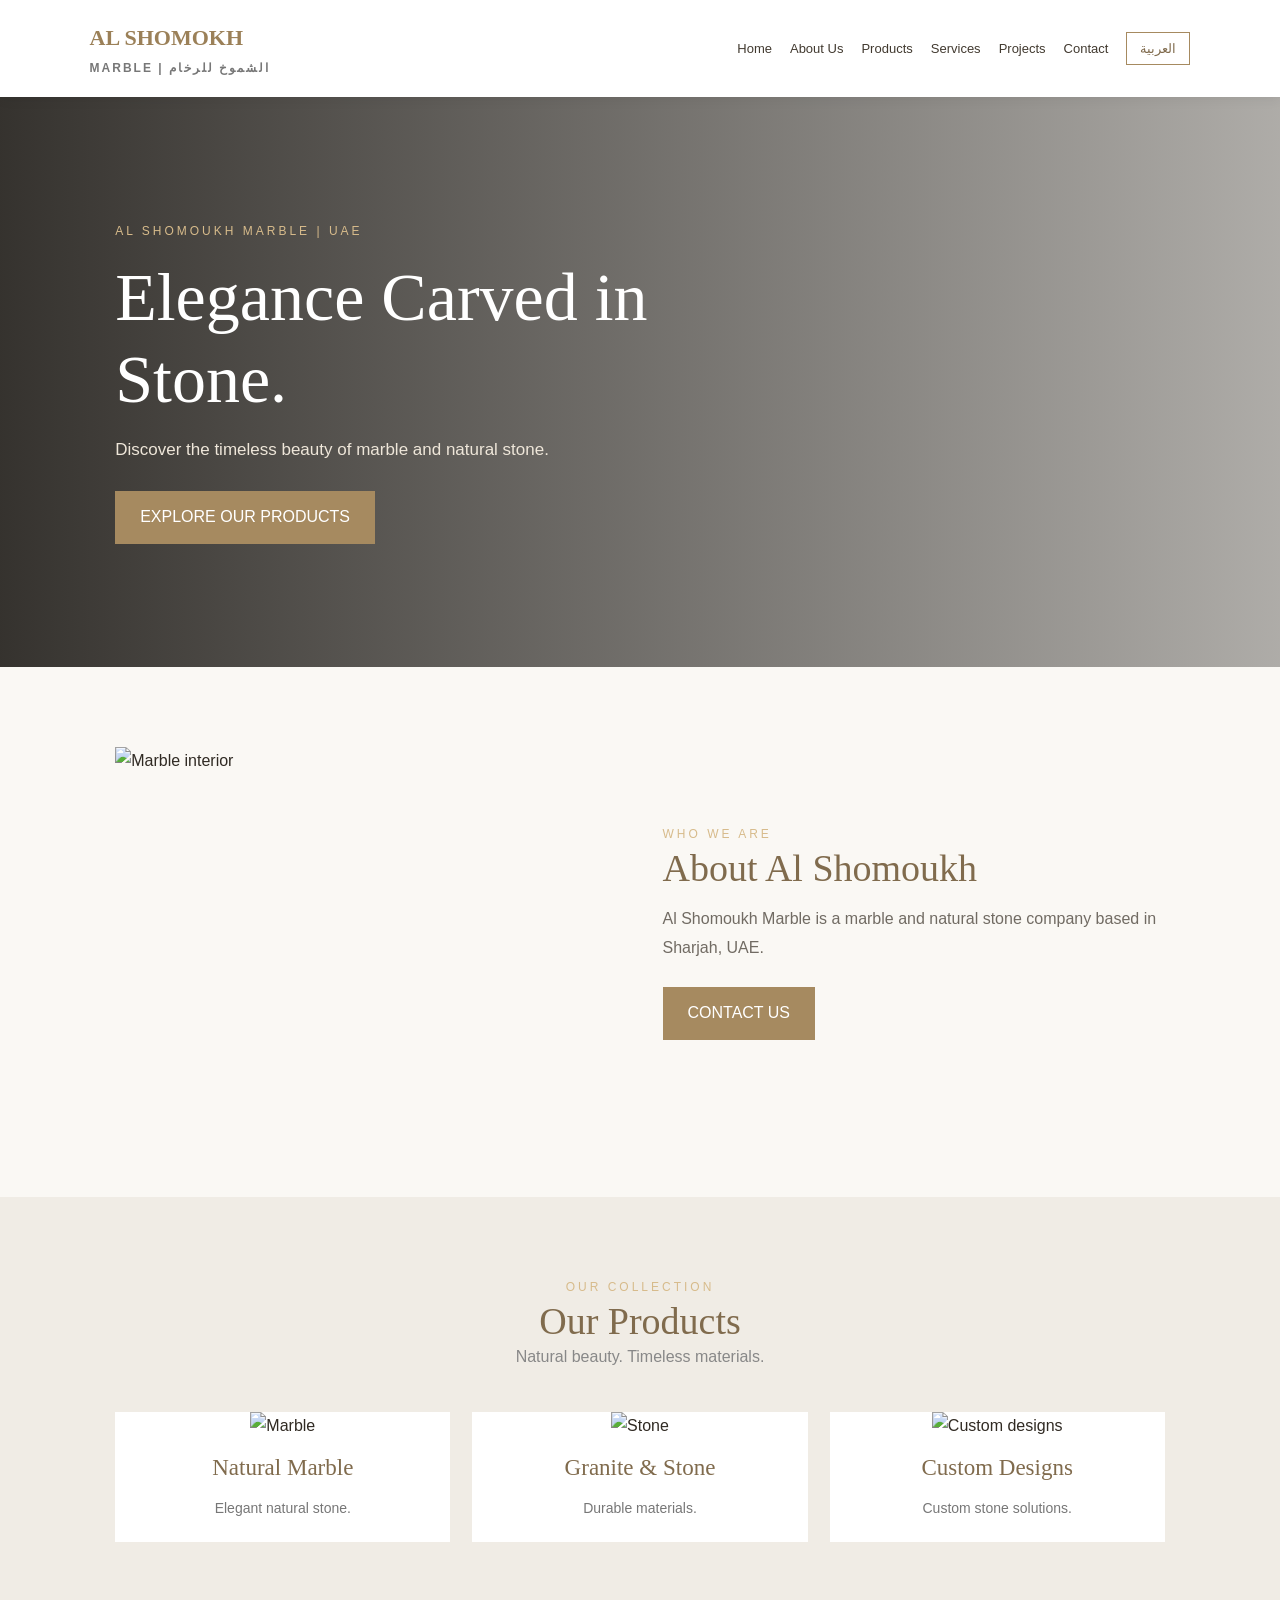
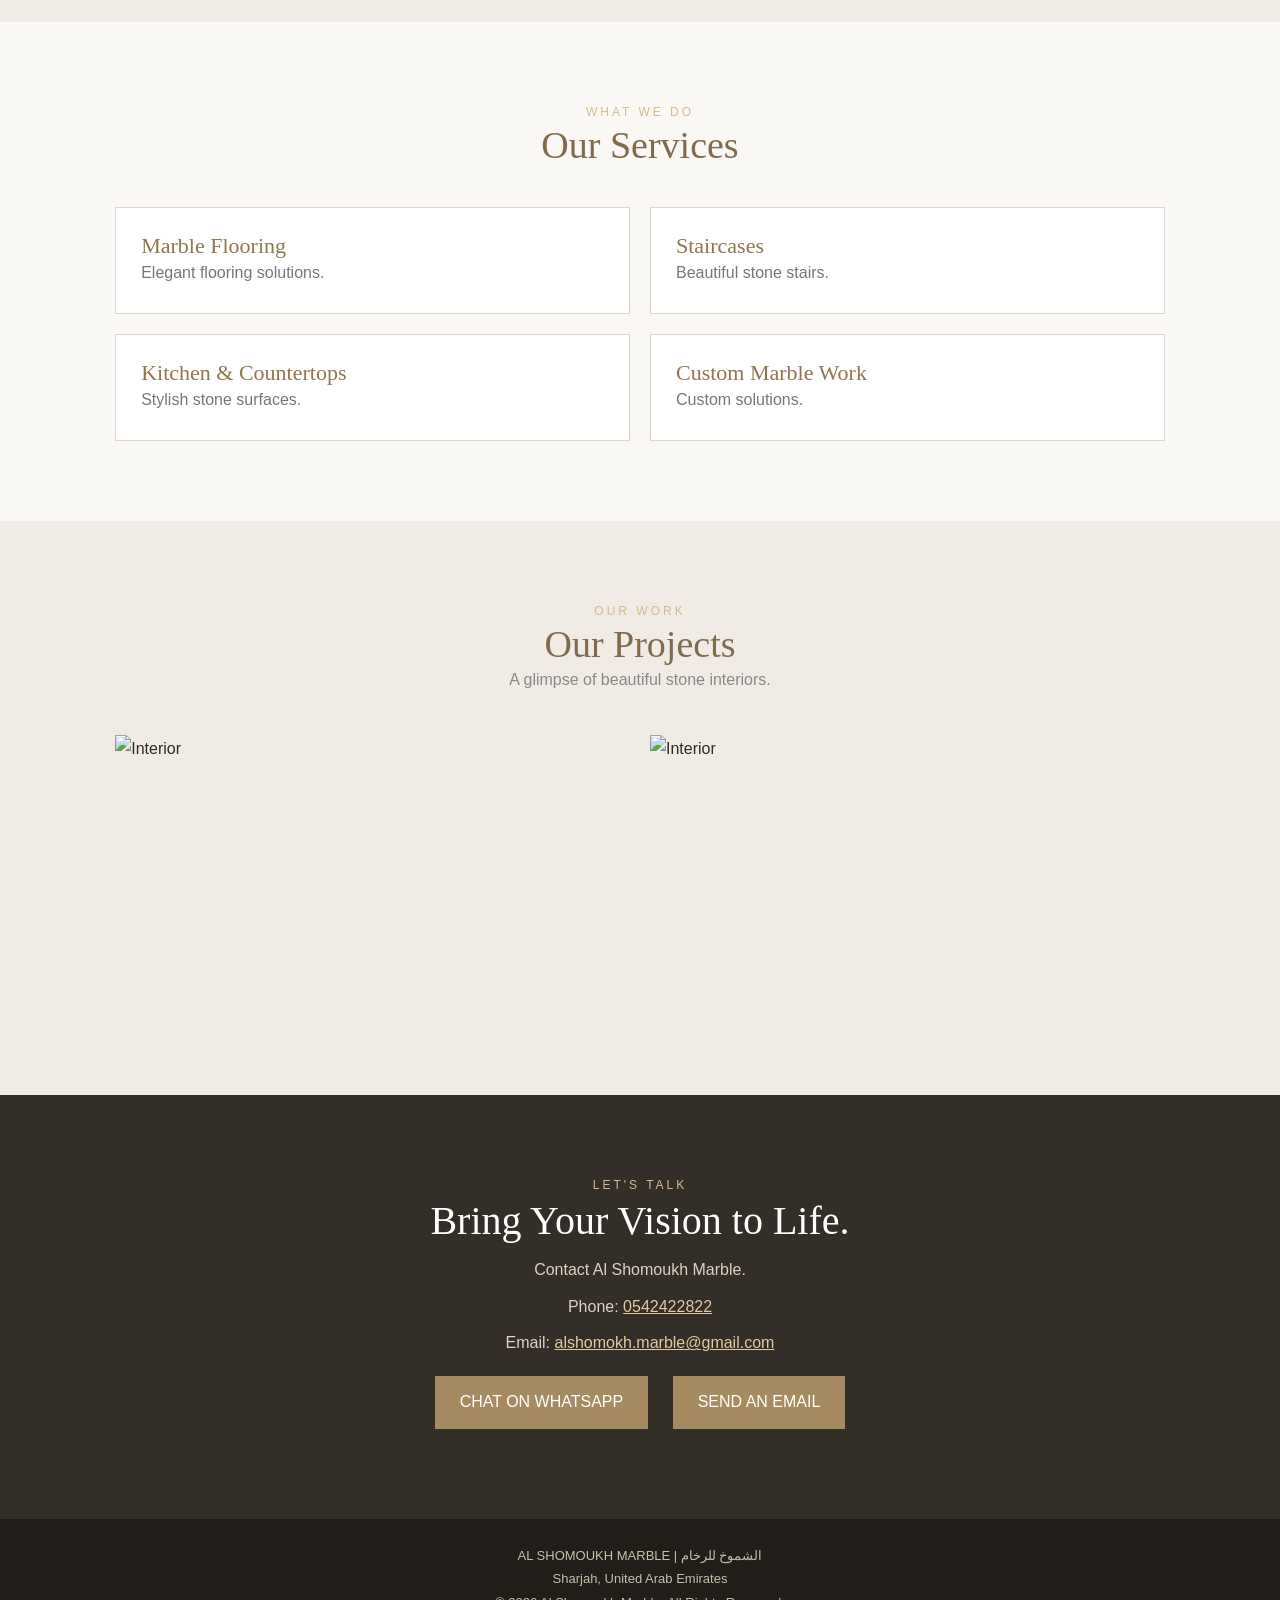
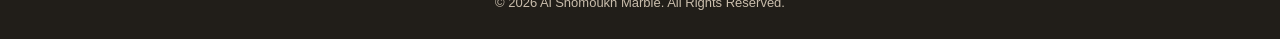
==== index.html @ aba5080f "Add files via upload" ====
<!DOCTYPE html>
<html lang="en" dir="ltr">
<head>
<meta charset="UTF-8">
<meta name="viewport" content="width=device-width, initial-scale=1.0">
<title>Al Shomokh Marble | الشموخ للرخام</title>

<style>
*{margin:0;padding:0;box-sizing:border-box;scroll-behavior:smooth}
body{font-family:Arial,sans-serif;background:#faf8f4;color:#302a23;line-height:1.8}
header{background:white;padding:18px 7%;display:flex;align-items:center;justify-content:space-between;gap:15px;position:sticky;top:0;z-index:10;box-shadow:0 2px 12px #0001}
.logo{font-family:Georgia,serif;color:#9b8058;font-size:22px;font-weight:bold}
.logo small{display:block;font-family:Arial;font-size:12px;letter-spacing:2px;color:#777}
nav{display:flex;gap:18px;align-items:center;flex-wrap:wrap}
nav a{color:#423a30;text-decoration:none;font-size:13px}
nav a:hover{color:#a68a60}
.lang{border:1px solid #a68a60;background:white;color:#806b4d;padding:8px 13px;cursor:pointer}
.hero{min-height:570px;display:flex;align-items:center;padding:80px 9%;color:white;background:linear-gradient(90deg,#171410dd,#17141055),url("https://images.unsplash.com/photo-1600607687939-ce8a6c25118c?auto=format&fit=crop&w=1800&q=85") center/cover}
.hero-content{max-width:650px}
.eyebrow{color:#d7bb8b;letter-spacing:3px;font-size:12px}
.hero h1{font:normal clamp(40px,6vw,68px) Georgia,serif;line-height:1.2;margin:15px 0}
.hero p{color:#eee6d9;font-size:17px}
.btn{display:inline-block;background:#a68a60;color:white;text-decoration:none;padding:12px 25px;margin-top:25px;border:0;cursor:pointer}
.btn:hover{background:#806943}
section{padding:80px 9%}
.title{text-align:center;margin-bottom:40px}
.title h2,.about h2{font:normal 38px Georgia,serif;color:#806b4d}
.title p{color:#888}
.about{display:grid;grid-template-columns:1fr 1fr;gap:45px;align-items:center}
.about img{width:100%;height:370px;object-fit:cover}
.about p{color:#716b63;margin-top:15px}
.products,.projects{background:#f0ece5}
.cards{display:grid;grid-template-columns:repeat(3,1fr);gap:22px}
.card{background:white;text-align:center;padding-bottom:20px}
.card img{width:100%;height:230px;object-fit:cover}
.card h3{font:normal 23px Georgia,serif;color:#806b4d;margin:15px}
.card p{color:#777;padding:0 12px;font-size:14px}
.services{display:grid;grid-template-columns:repeat(2,1fr);gap:20px}
.service{background:white;border:1px solid #ded5c8;padding:25px}
.service h3{font:normal 22px Georgia,serif;color:#90764f}
.service p{color:#777}
.project-grid{display:grid;grid-template-columns:1fr 1fr;gap:20px}
.project-grid img{width:100%;height:280px;object-fit:cover}
.contact{text-align:center;background:#332e27;color:white}
.contact h2{font:normal 40px Georgia,serif;margin-bottom:12px}
.contact p{color:#ddd2c3;margin:8px}
.contact a{color:#e4c99e}
.contact .btn{color:white;margin:10px}
footer{text-align:center;background:#211e19;color:#c9bdac;padding:25px;font-size:13px}
body[dir="rtl"]{font-family:Arial,sans-serif}
body[dir="rtl"] nav{flex-direction:row}
body[dir="rtl"] .hero-content{text-align:right;margin-right:auto;margin-left:0}
body[dir="rtl"] .about{direction:rtl}
body[dir="rtl"] .service{text-align:right}
body[dir="rtl"] .logo{font-family:Arial,sans-serif}
@media(max-width:750px){
header{flex-direction:column}
nav{justify-content:center}
.hero{min-height:470px}
.about,.cards,.services,.project-grid{grid-template-columns:1fr}
section{padding:55px 7%}
}
</style>
</head>

<body>

<header>
  <div class="logo">
    AL SHOMOKH
    <small>MARBLE | الشموخ للرخام</small>
  </div>

  <nav>
    <a href="#home" data-en="Home" data-ar="الرئيسية">Home</a>
    <a href="#about" data-en="About Us" data-ar="من نحن">About Us</a>
    <a href="#products" data-en="Products" data-ar="منتجاتنا">Products</a>
    <a href="#services" data-en="Services" data-ar="خدماتنا">Services</a>
    <a href="#projects" data-en="Projects" data-ar="أعمالنا">Projects</a>
    <a href="#contact" data-en="Contact" data-ar="تواصل معنا">Contact</a>
    <button class="lang" onclick="toggleLanguage()">العربية</button>
  </nav>
</header>

<div class="hero" id="home">
  <div class="hero-content">
    <div class="eyebrow" data-en="AL SHOMOUKH MARBLE | UAE" data-ar="الشموخ للرخام | الإمارات">AL SHOMOUKH MARBLE | UAE</div>
    <h1 data-en="Elegance Carved in Stone." data-ar="الفخامة تُنحت في الحجر.">Elegance Carved in Stone.</h1>
    <p data-en="Discover the timeless beauty of marble and natural stone. Quality and elegance in every detail."
       data-ar="اكتشفوا جمال الرخام والأحجار الطبيعية، حيث تجتمع الجودة والفخامة في أدق التفاصيل.">
       Discover the timeless beauty of marble and natural stone.
    </p>
    <a href="#products" class="btn" data-en="EXPLORE OUR PRODUCTS" data-ar="اكتشفوا منتجاتنا">EXPLORE OUR PRODUCTS</a>
  </div>
</div>

<section id="about">
  <div class="about">
    <img src="https://images.unsplash.com/photo-1600566753086-00f18fb6b3ea?auto=format&fit=crop&w=1000&q=85" alt="Marble interior">
    <div>
      <div class="eyebrow" data-en="WHO WE ARE" data-ar="من نحن">WHO WE ARE</div>
      <h2 data-en="About Al Shomoukh" data-ar="عن الشموخ للرخام">About Al Shomoukh</h2>
      <p data-en="Al Shomoukh Marble is a marble and natural stone company based in Sharjah, UAE. We aim to bring beauty, quality and elegance to every space."
         data-ar="الشموخ للرخام شركة متخصصة في الرخام والأحجار الطبيعية، مقرها الشارقة في دولة الإمارات العربية المتحدة. نسعى إلى تقديم الجمال والجودة والفخامة في مختلف المساحات.">
         Al Shomoukh Marble is a marble and natural stone company based in Sharjah, UAE.
      </p>
      <a href="#contact" class="btn" data-en="CONTACT US" data-ar="تواصلوا معنا">CONTACT US</a>
    </div>
  </div>
</section>

<section class="products" id="products">
  <div class="title">
    <div class="eyebrow" data-en="OUR COLLECTION" data-ar="مجموعتنا">OUR COLLECTION</div>
    <h2 data-en="Our Products" data-ar="منتجاتنا">Our Products</h2>
    <p data-en="Natural beauty. Timeless materials." data-ar="جمال طبيعي وخامات تدوم عبر الزمن.">Natural beauty. Timeless materials.</p>
  </div>

  <div class="cards">
    <div class="card">
      <img src="https://images.unsplash.com/photo-1618221195710-dd6b41faaea6?auto=format&fit=crop&w=800&q=85" alt="Marble">
      <h3 data-en="Natural Marble" data-ar="الرخام الطبيعي">Natural Marble</h3>
      <p data-en="Elegant natural stone for beautiful spaces." data-ar="أحجار طبيعية أنيقة تضفي جمالاً على المساحات.">Elegant natural stone.</p>
    </div>

    <div class="card">
      <img src="https://images.unsplash.com/photo-1600607687920-4e2a09cf159d?auto=format&fit=crop&w=800&q=85" alt="Stone">
      <h3 data-en="Granite & Stone" data-ar="الجرانيت والأحجار">Granite & Stone</h3>
      <p data-en="Durable materials with distinctive character." data-ar="خامات متينة بطابع مميز.">Durable materials.</p>
    </div>

    <div class="card">
      <img src="https://images.unsplash.com/photo-1600566753190-17f0baa2a6c3?auto=format&fit=crop&w=800&q=85" alt="Custom designs">
      <h3 data-en="Custom Designs" data-ar="التصاميم حسب الطلب">Custom Designs</h3>
      <p data-en="Stone solutions tailored to your project." data-ar="حلول من الأحجار الطبيعية تناسب مشاريعكم.">Custom stone solutions.</p>
    </div>
  </div>
</section>

<section id="services">
  <div class="title">
    <div class="eyebrow" data-en="WHAT WE DO" data-ar="ماذا نقدم">WHAT WE DO</div>
    <h2 data-en="Our Services" data-ar="خدماتنا">Our Services</h2>
  </div>

  <div class="services">
    <div class="service">
      <h3 data-en="Marble Flooring" data-ar="أرضيات الرخام">Marble Flooring</h3>
      <p data-en="Elegant flooring solutions for different spaces." data-ar="حلول أنيقة لأرضيات مختلف المساحات.">Elegant flooring solutions.</p>
    </div>
    <div class="service">
      <h3 data-en="Staircases" data-ar="الدرج والسلالم">Staircases</h3>
      <p data-en="Beautiful stone stairs with a refined finish." data-ar="درج من الأحجار الطبيعية بلمسات راقية.">Beautiful stone stairs.</p>
    </div>
    <div class="service">
      <h3 data-en="Kitchen & Countertops" data-ar="المطابخ والأسطح">Kitchen & Countertops</h3>
      <p data-en="Practical and stylish stone surfaces." data-ar="أسطح عملية وأنيقة من الأحجار الطبيعية.">Stylish stone surfaces.</p>
    </div>
    <div class="service">
      <h3 data-en="Custom Marble Work" data-ar="أعمال الرخام حسب الطلب">Custom Marble Work</h3>
      <p data-en="Made-to-order solutions for your requirements." data-ar="تنفيذ أعمال الرخام وفق متطلباتكم.">Custom solutions.</p>
    </div>
  </div>
</section>

<section class="projects" id="projects">
  <div class="title">
    <div class="eyebrow" data-en="OUR WORK" data-ar="أعمالنا">OUR WORK</div>
    <h2 data-en="Our Projects" data-ar="مشاريعنا">Our Projects</h2>
    <p data-en="A glimpse of beautiful stone interiors." data-ar="لمحات من جمال التصاميم الداخلية بالحجر الطبيعي.">A glimpse of beautiful stone interiors.</p>
  </div>
  <div class="project-grid">
    <img src="https://images.unsplash.com/photo-1600607687939-ce8a6c25118c?auto=format&fit=crop&w=1000&q=85" alt="Interior">
    <img src="https://images.unsplash.com/photo-1600210492486-724fe5c67fb0?auto=format&fit=crop&w=1000&q=85" alt="Interior">
  </div>
</section>

<section class="contact" id="contact">
  <div class="eyebrow" data-en="LET'S TALK" data-ar="يسعدنا تواصلكم">LET'S TALK</div>
  <h2 data-en="Bring Your Vision to Life." data-ar="لنحوّل أفكاركم إلى واقع.">Bring Your Vision to Life.</h2>
  <p data-en="Contact Al Shomoukh Marble for inquiries and quotations."
     data-ar="تواصلوا مع الشموخ للرخام للاستفسارات وطلب عروض الأسعار.">
     Contact Al Shomoukh Marble.
  </p>

  <p>
    <span data-en="Phone:" data-ar="الهاتف:">Phone:</span>
    <a href="tel:+971542422822" dir="ltr">0542422822</a>
  </p>

  <p>
    <span data-en="Email:" data-ar="البريد الإلكتروني:">Email:</span>
    <a href="mailto:alshomokh.marble@gmail.com">alshomokh.marble@gmail.com</a>
  </p>

  <a class="btn" href="https://wa.me/971542422822" target="_blank"
     data-en="CHAT ON WHATSAPP" data-ar="تواصلوا عبر واتساب">CHAT ON WHATSAPP</a>

  <a class="btn" href="mailto:alshomokh.marble@gmail.com"
     data-en="SEND AN EMAIL" data-ar="إرسال بريد إلكتروني">SEND AN EMAIL</a>
</section>

<footer>
  <p>AL SHOMOUKH MARBLE | الشموخ للرخام</p>
  <p data-en="Sharjah, United Arab Emirates" data-ar="الشارقة، الإمارات العربية المتحدة">Sharjah, United Arab Emirates</p>
  <p>© 2026 Al Shomoukh Marble. All Rights Reserved.</p>
</footer>

<script>
let currentLanguage = "en";

function toggleLanguage() {
  currentLanguage = currentLanguage === "en" ? "ar" : "en";

  document.documentElement.lang = currentLanguage;
  document.documentElement.dir = currentLanguage === "ar" ? "rtl" : "ltr";
  document.body.dir = currentLanguage === "ar" ? "rtl" : "ltr";

  document.querySelectorAll("[data-en]").forEach(element => {
    element.textContent = element.dataset[currentLanguage];
  });

  document.querySelector(".lang").textContent =
    currentLanguage === "en" ? "العربية" : "English";
}
</script>

</body>
</html>
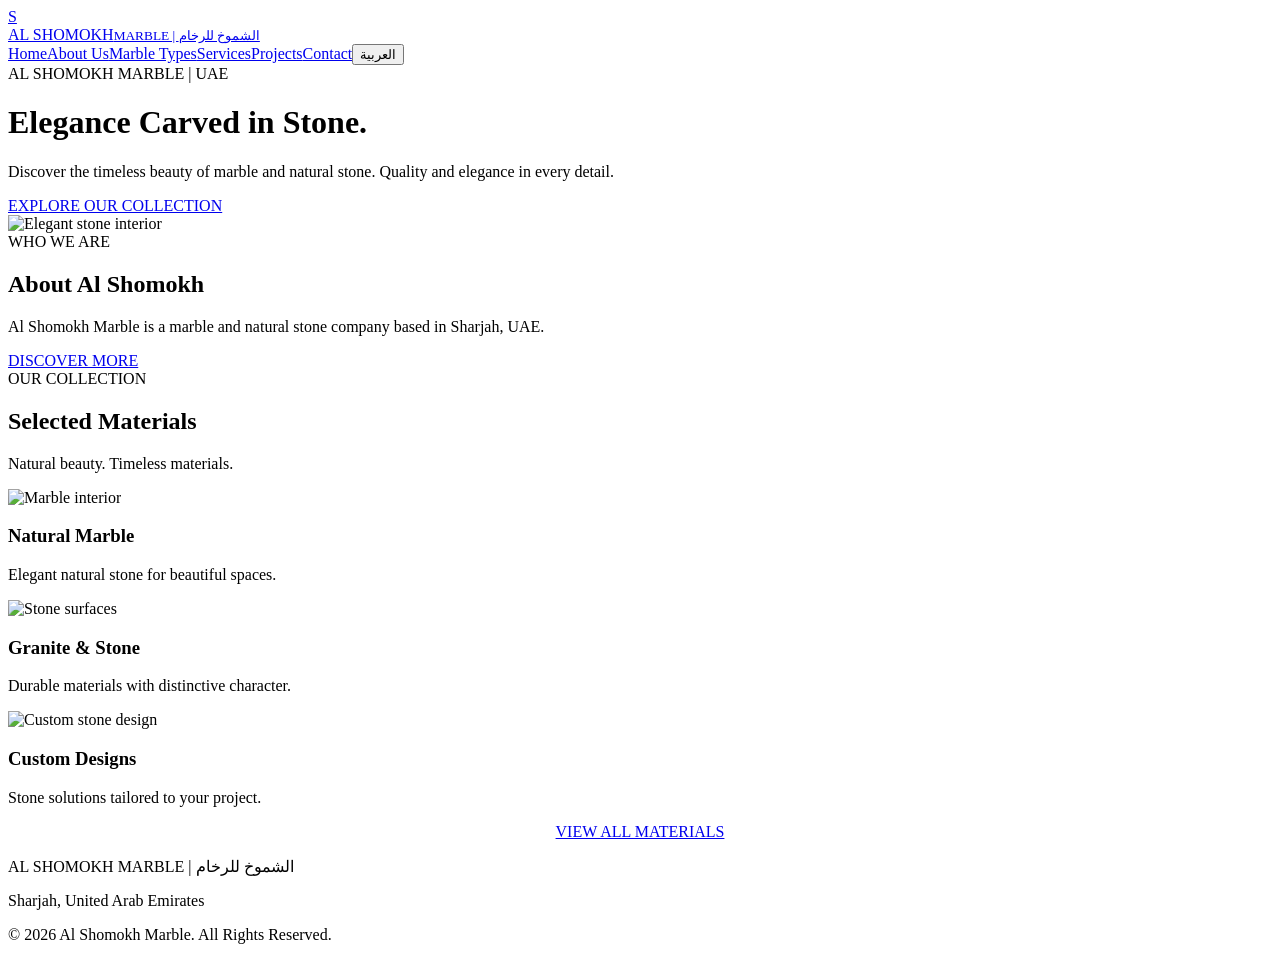
==== commit c5558c02: "Add files via upload" ====
--- a/index.html
+++ b/index.html
@@ -1,229 +1,36 @@
-<!DOCTYPE html>
-<html lang="en" dir="ltr">
-<head>
-<meta charset="UTF-8">
-<meta name="viewport" content="width=device-width, initial-scale=1.0">
-<title>Al Shomokh Marble | الشموخ للرخام</title>
-
-<style>
-*{margin:0;padding:0;box-sizing:border-box;scroll-behavior:smooth}
-body{font-family:Arial,sans-serif;background:#faf8f4;color:#302a23;line-height:1.8}
-header{background:white;padding:18px 7%;display:flex;align-items:center;justify-content:space-between;gap:15px;position:sticky;top:0;z-index:10;box-shadow:0 2px 12px #0001}
-.logo{font-family:Georgia,serif;color:#9b8058;font-size:22px;font-weight:bold}
-.logo small{display:block;font-family:Arial;font-size:12px;letter-spacing:2px;color:#777}
-nav{display:flex;gap:18px;align-items:center;flex-wrap:wrap}
-nav a{color:#423a30;text-decoration:none;font-size:13px}
-nav a:hover{color:#a68a60}
-.lang{border:1px solid #a68a60;background:white;color:#806b4d;padding:8px 13px;cursor:pointer}
-.hero{min-height:570px;display:flex;align-items:center;padding:80px 9%;color:white;background:linear-gradient(90deg,#171410dd,#17141055),url("https://images.unsplash.com/photo-1600607687939-ce8a6c25118c?auto=format&fit=crop&w=1800&q=85") center/cover}
-.hero-content{max-width:650px}
-.eyebrow{color:#d7bb8b;letter-spacing:3px;font-size:12px}
-.hero h1{font:normal clamp(40px,6vw,68px) Georgia,serif;line-height:1.2;margin:15px 0}
-.hero p{color:#eee6d9;font-size:17px}
-.btn{display:inline-block;background:#a68a60;color:white;text-decoration:none;padding:12px 25px;margin-top:25px;border:0;cursor:pointer}
-.btn:hover{background:#806943}
-section{padding:80px 9%}
-.title{text-align:center;margin-bottom:40px}
-.title h2,.about h2{font:normal 38px Georgia,serif;color:#806b4d}
-.title p{color:#888}
-.about{display:grid;grid-template-columns:1fr 1fr;gap:45px;align-items:center}
-.about img{width:100%;height:370px;object-fit:cover}
-.about p{color:#716b63;margin-top:15px}
-.products,.projects{background:#f0ece5}
-.cards{display:grid;grid-template-columns:repeat(3,1fr);gap:22px}
-.card{background:white;text-align:center;padding-bottom:20px}
-.card img{width:100%;height:230px;object-fit:cover}
-.card h3{font:normal 23px Georgia,serif;color:#806b4d;margin:15px}
-.card p{color:#777;padding:0 12px;font-size:14px}
-.services{display:grid;grid-template-columns:repeat(2,1fr);gap:20px}
-.service{background:white;border:1px solid #ded5c8;padding:25px}
-.service h3{font:normal 22px Georgia,serif;color:#90764f}
-.service p{color:#777}
-.project-grid{display:grid;grid-template-columns:1fr 1fr;gap:20px}
-.project-grid img{width:100%;height:280px;object-fit:cover}
-.contact{text-align:center;background:#332e27;color:white}
-.contact h2{font:normal 40px Georgia,serif;margin-bottom:12px}
-.contact p{color:#ddd2c3;margin:8px}
-.contact a{color:#e4c99e}
-.contact .btn{color:white;margin:10px}
-footer{text-align:center;background:#211e19;color:#c9bdac;padding:25px;font-size:13px}
-body[dir="rtl"]{font-family:Arial,sans-serif}
-body[dir="rtl"] nav{flex-direction:row}
-body[dir="rtl"] .hero-content{text-align:right;margin-right:auto;margin-left:0}
-body[dir="rtl"] .about{direction:rtl}
-body[dir="rtl"] .service{text-align:right}
-body[dir="rtl"] .logo{font-family:Arial,sans-serif}
-@media(max-width:750px){
-header{flex-direction:column}
-nav{justify-content:center}
-.hero{min-height:470px}
-.about,.cards,.services,.project-grid{grid-template-columns:1fr}
-section{padding:55px 7%}
-}
-</style>
-</head>
-
-<body>
-
-<header>
-  <div class="logo">
-    AL SHOMOKH
-    <small>MARBLE | الشموخ للرخام</small>
-  </div>
-
-  <nav>
-    <a href="#home" data-en="Home" data-ar="الرئيسية">Home</a>
-    <a href="#about" data-en="About Us" data-ar="من نحن">About Us</a>
-    <a href="#products" data-en="Products" data-ar="منتجاتنا">Products</a>
-    <a href="#services" data-en="Services" data-ar="خدماتنا">Services</a>
-    <a href="#projects" data-en="Projects" data-ar="أعمالنا">Projects</a>
-    <a href="#contact" data-en="Contact" data-ar="تواصل معنا">Contact</a>
-    <button class="lang" onclick="toggleLanguage()">العربية</button>
-  </nav>
-</header>
-
-<div class="hero" id="home">
-  <div class="hero-content">
-    <div class="eyebrow" data-en="AL SHOMOUKH MARBLE | UAE" data-ar="الشموخ للرخام | الإمارات">AL SHOMOUKH MARBLE | UAE</div>
-    <h1 data-en="Elegance Carved in Stone." data-ar="الفخامة تُنحت في الحجر.">Elegance Carved in Stone.</h1>
-    <p data-en="Discover the timeless beauty of marble and natural stone. Quality and elegance in every detail."
-       data-ar="اكتشفوا جمال الرخام والأحجار الطبيعية، حيث تجتمع الجودة والفخامة في أدق التفاصيل.">
-       Discover the timeless beauty of marble and natural stone.
-    </p>
-    <a href="#products" class="btn" data-en="EXPLORE OUR PRODUCTS" data-ar="اكتشفوا منتجاتنا">EXPLORE OUR PRODUCTS</a>
-  </div>
-</div>
-
-<section id="about">
-  <div class="about">
-    <img src="https://images.unsplash.com/photo-1600566753086-00f18fb6b3ea?auto=format&fit=crop&w=1000&q=85" alt="Marble interior">
-    <div>
-      <div class="eyebrow" data-en="WHO WE ARE" data-ar="من نحن">WHO WE ARE</div>
-      <h2 data-en="About Al Shomoukh" data-ar="عن الشموخ للرخام">About Al Shomoukh</h2>
-      <p data-en="Al Shomoukh Marble is a marble and natural stone company based in Sharjah, UAE. We aim to bring beauty, quality and elegance to every space."
-         data-ar="الشموخ للرخام شركة متخصصة في الرخام والأحجار الطبيعية، مقرها الشارقة في دولة الإمارات العربية المتحدة. نسعى إلى تقديم الجمال والجودة والفخامة في مختلف المساحات.">
-         Al Shomoukh Marble is a marble and natural stone company based in Sharjah, UAE.
-      </p>
-      <a href="#contact" class="btn" data-en="CONTACT US" data-ar="تواصلوا معنا">CONTACT US</a>
-    </div>
-  </div>
-</section>
-
-<section class="products" id="products">
-  <div class="title">
-    <div class="eyebrow" data-en="OUR COLLECTION" data-ar="مجموعتنا">OUR COLLECTION</div>
-    <h2 data-en="Our Products" data-ar="منتجاتنا">Our Products</h2>
-    <p data-en="Natural beauty. Timeless materials." data-ar="جمال طبيعي وخامات تدوم عبر الزمن.">Natural beauty. Timeless materials.</p>
-  </div>
-
-  <div class="cards">
-    <div class="card">
-      <img src="https://images.unsplash.com/photo-1618221195710-dd6b41faaea6?auto=format&fit=crop&w=800&q=85" alt="Marble">
-      <h3 data-en="Natural Marble" data-ar="الرخام الطبيعي">Natural Marble</h3>
-      <p data-en="Elegant natural stone for beautiful spaces." data-ar="أحجار طبيعية أنيقة تضفي جمالاً على المساحات.">Elegant natural stone.</p>
-    </div>
-
-    <div class="card">
-      <img src="https://images.unsplash.com/photo-1600607687920-4e2a09cf159d?auto=format&fit=crop&w=800&q=85" alt="Stone">
-      <h3 data-en="Granite & Stone" data-ar="الجرانيت والأحجار">Granite & Stone</h3>
-      <p data-en="Durable materials with distinctive character." data-ar="خامات متينة بطابع مميز.">Durable materials.</p>
-    </div>
-
-    <div class="card">
-      <img src="https://images.unsplash.com/photo-1600566753190-17f0baa2a6c3?auto=format&fit=crop&w=800&q=85" alt="Custom designs">
-      <h3 data-en="Custom Designs" data-ar="التصاميم حسب الطلب">Custom Designs</h3>
-      <p data-en="Stone solutions tailored to your project." data-ar="حلول من الأحجار الطبيعية تناسب مشاريعكم.">Custom stone solutions.</p>
-    </div>
-  </div>
-</section>
-
-<section id="services">
-  <div class="title">
-    <div class="eyebrow" data-en="WHAT WE DO" data-ar="ماذا نقدم">WHAT WE DO</div>
-    <h2 data-en="Our Services" data-ar="خدماتنا">Our Services</h2>
-  </div>
-
-  <div class="services">
-    <div class="service">
-      <h3 data-en="Marble Flooring" data-ar="أرضيات الرخام">Marble Flooring</h3>
-      <p data-en="Elegant flooring solutions for different spaces." data-ar="حلول أنيقة لأرضيات مختلف المساحات.">Elegant flooring solutions.</p>
-    </div>
-    <div class="service">
-      <h3 data-en="Staircases" data-ar="الدرج والسلالم">Staircases</h3>
-      <p data-en="Beautiful stone stairs with a refined finish." data-ar="درج من الأحجار الطبيعية بلمسات راقية.">Beautiful stone stairs.</p>
-    </div>
-    <div class="service">
-      <h3 data-en="Kitchen & Countertops" data-ar="المطابخ والأسطح">Kitchen & Countertops</h3>
-      <p data-en="Practical and stylish stone surfaces." data-ar="أسطح عملية وأنيقة من الأحجار الطبيعية.">Stylish stone surfaces.</p>
-    </div>
-    <div class="service">
-      <h3 data-en="Custom Marble Work" data-ar="أعمال الرخام حسب الطلب">Custom Marble Work</h3>
-      <p data-en="Made-to-order solutions for your requirements." data-ar="تنفيذ أعمال الرخام وفق متطلباتكم.">Custom solutions.</p>
-    </div>
-  </div>
-</section>
-
-<section class="projects" id="projects">
-  <div class="title">
-    <div class="eyebrow" data-en="OUR WORK" data-ar="أعمالنا">OUR WORK</div>
-    <h2 data-en="Our Projects" data-ar="مشاريعنا">Our Projects</h2>
-    <p data-en="A glimpse of beautiful stone interiors." data-ar="لمحات من جمال التصاميم الداخلية بالحجر الطبيعي.">A glimpse of beautiful stone interiors.</p>
-  </div>
-  <div class="project-grid">
-    <img src="https://images.unsplash.com/photo-1600607687939-ce8a6c25118c?auto=format&fit=crop&w=1000&q=85" alt="Interior">
-    <img src="https://images.unsplash.com/photo-1600210492486-724fe5c67fb0?auto=format&fit=crop&w=1000&q=85" alt="Interior">
-  </div>
-</section>
-
-<section class="contact" id="contact">
-  <div class="eyebrow" data-en="LET'S TALK" data-ar="يسعدنا تواصلكم">LET'S TALK</div>
-  <h2 data-en="Bring Your Vision to Life." data-ar="لنحوّل أفكاركم إلى واقع.">Bring Your Vision to Life.</h2>
-  <p data-en="Contact Al Shomoukh Marble for inquiries and quotations."
-     data-ar="تواصلوا مع الشموخ للرخام للاستفسارات وطلب عروض الأسعار.">
-     Contact Al Shomoukh Marble.
-  </p>
-
-  <p>
-    <span data-en="Phone:" data-ar="الهاتف:">Phone:</span>
-    <a href="tel:+971542422822" dir="ltr">0542422822</a>
-  </p>
-
-  <p>
-    <span data-en="Email:" data-ar="البريد الإلكتروني:">Email:</span>
-    <a href="mailto:alshomokh.marble@gmail.com">alshomokh.marble@gmail.com</a>
-  </p>
-
-  <a class="btn" href="https://wa.me/971542422822" target="_blank"
-     data-en="CHAT ON WHATSAPP" data-ar="تواصلوا عبر واتساب">CHAT ON WHATSAPP</a>
-
-  <a class="btn" href="mailto:alshomokh.marble@gmail.com"
-     data-en="SEND AN EMAIL" data-ar="إرسال بريد إلكتروني">SEND AN EMAIL</a>
-</section>
-
-<footer>
-  <p>AL SHOMOUKH MARBLE | الشموخ للرخام</p>
-  <p data-en="Sharjah, United Arab Emirates" data-ar="الشارقة، الإمارات العربية المتحدة">Sharjah, United Arab Emirates</p>
-  <p>© 2026 Al Shomoukh Marble. All Rights Reserved.</p>
-</footer>
-
-<script>
-let currentLanguage = "en";
-
-function toggleLanguage() {
-  currentLanguage = currentLanguage === "en" ? "ar" : "en";
-
-  document.documentElement.lang = currentLanguage;
-  document.documentElement.dir = currentLanguage === "ar" ? "rtl" : "ltr";
-  document.body.dir = currentLanguage === "ar" ? "rtl" : "ltr";
-
-  document.querySelectorAll("[data-en]").forEach(element => {
-    element.textContent = element.dataset[currentLanguage];
-  });
-
-  document.querySelector(".lang").textContent =
-    currentLanguage === "en" ? "العربية" : "English";
-}
-</script>
-
-</body>
-</html>+<!DOCTYPE html>
+<html lang="en" dir="ltr">
+<head>
+<meta charset="UTF-8"><meta name="viewport" content="width=device-width, initial-scale=1.0">
+<title>Al Shomokh Marble | Home</title>
+<meta name="description" content="Al Shomokh Marble - marble and natural stone company in Sharjah, UAE.">
+<link rel="stylesheet" href="assets/style.css">
+<link rel="icon" href="assets/favicon.svg" type="image/svg+xml">
+</head>
+<body>
+<header>
+<a class="brand" href="index.html" aria-label="Al Shomokh Marble Home"><div class="brand-mark">S</div><div class="brand-name">AL SHOMOKH<small>MARBLE | الشموخ للرخام</small></div></a>
+<nav><a href="index.html" class="active" data-en="Home" data-ar="الرئيسية">Home</a><a href="about.html" class="" data-en="About Us" data-ar="من نحن">About Us</a><a href="products.html" class="" data-en="Marble Types" data-ar="أنواع الرخام">Marble Types</a><a href="services.html" class="" data-en="Services" data-ar="خدماتنا">Services</a><a href="projects.html" class="" data-en="Projects" data-ar="أعمالنا">Projects</a><a href="contact.html" class="" data-en="Contact" data-ar="تواصل معنا">Contact</a><button class="lang" onclick="toggleLanguage()">العربية</button></nav>
+</header>
+
+<div class="hero"><div class="hero-inner">
+<div class="eyebrow" data-en="AL SHOMOKH MARBLE | UAE" data-ar="الشموخ للرخام | الإمارات">AL SHOMOKH MARBLE | UAE</div>
+<h1 data-en="Elegance Carved in Stone." data-ar="الفخامة تُنحت في الحجر.">Elegance Carved in Stone.</h1>
+<p data-en="Discover the timeless beauty of marble and natural stone. Quality and elegance in every detail." data-ar="اكتشفوا جمال الرخام والأحجار الطبيعية، حيث تجتمع الجودة والفخامة في أدق التفاصيل.">Discover the timeless beauty of marble and natural stone. Quality and elegance in every detail.</p>
+<a class="btn" href="products.html" data-en="EXPLORE OUR COLLECTION" data-ar="اكتشفوا مجموعتنا">EXPLORE OUR COLLECTION</a>
+</div></div>
+<section><div class="split">
+<img src="https://images.unsplash.com/photo-1600566753086-00f18fb6b3ea?auto=format&fit=crop&w=1100&q=85" alt="Elegant stone interior">
+<div class="content"><div class="eyebrow" data-en="WHO WE ARE" data-ar="من نحن">WHO WE ARE</div><h2 data-en="About Al Shomokh" data-ar="عن الشموخ للرخام">About Al Shomokh</h2>
+<p data-en="Al Shomokh Marble is a marble and natural stone company based in Sharjah, UAE. We aim to bring beauty, quality and elegance to every space." data-ar="الشموخ للرخام شركة متخصصة في الرخام والأحجار الطبيعية، مقرها الشارقة في دولة الإمارات العربية المتحدة. نسعى إلى تقديم الجمال والجودة والفخامة في مختلف المساحات.">Al Shomokh Marble is a marble and natural stone company based in Sharjah, UAE.</p>
+<a class="btn" href="about.html" data-en="DISCOVER MORE" data-ar="اكتشفوا المزيد">DISCOVER MORE</a></div></div></section>
+<section class="soft"><div class="section-title"><div class="eyebrow" data-en="OUR COLLECTION" data-ar="مجموعتنا">OUR COLLECTION</div><h2 data-en="Selected Materials" data-ar="خامات مختارة">Selected Materials</h2><p data-en="Natural beauty. Timeless materials." data-ar="جمال طبيعي وخامات تدوم عبر الزمن.">Natural beauty. Timeless materials.</p></div>
+<div class="cards">
+<div class="card"><img src="https://images.unsplash.com/photo-1618221195710-dd6b41faaea6?auto=format&fit=crop&w=900&q=85" alt="Marble interior"><div class="card-body"><h3 data-en="Natural Marble" data-ar="الرخام الطبيعي">Natural Marble</h3><p data-en="Elegant natural stone for beautiful spaces." data-ar="أحجار طبيعية أنيقة تضفي جمالاً على المساحات.">Elegant natural stone for beautiful spaces.</p></div></div>
+<div class="card"><img src="https://images.unsplash.com/photo-1600607687920-4e2a09cf159d?auto=format&fit=crop&w=900&q=85" alt="Stone surfaces"><div class="card-body"><h3 data-en="Granite & Stone" data-ar="الجرانيت والأحجار">Granite & Stone</h3><p data-en="Durable materials with distinctive character." data-ar="خامات متينة بطابع مميز.">Durable materials with distinctive character.</p></div></div>
+<div class="card"><img src="https://images.unsplash.com/photo-1600566753190-17f0baa2a6c3?auto=format&fit=crop&w=900&q=85" alt="Custom stone design"><div class="card-body"><h3 data-en="Custom Designs" data-ar="التصاميم حسب الطلب">Custom Designs</h3><p data-en="Stone solutions tailored to your project." data-ar="حلول من الأحجار الطبيعية تناسب مشاريعكم.">Stone solutions tailored to your project.</p></div></div>
+</div><div style="text-align:center"><a class="btn" href="products.html" data-en="VIEW ALL MATERIALS" data-ar="عرض جميع الخامات">VIEW ALL MATERIALS</a></div></section>
+
+<footer><p>AL SHOMOKH MARBLE | الشموخ للرخام</p><p data-en="Sharjah, United Arab Emirates" data-ar="الشارقة، الإمارات العربية المتحدة">Sharjah, United Arab Emirates</p><p>© 2026 Al Shomokh Marble. All Rights Reserved.</p></footer>
+<script src="assets/script.js"></script>
+</body></html>
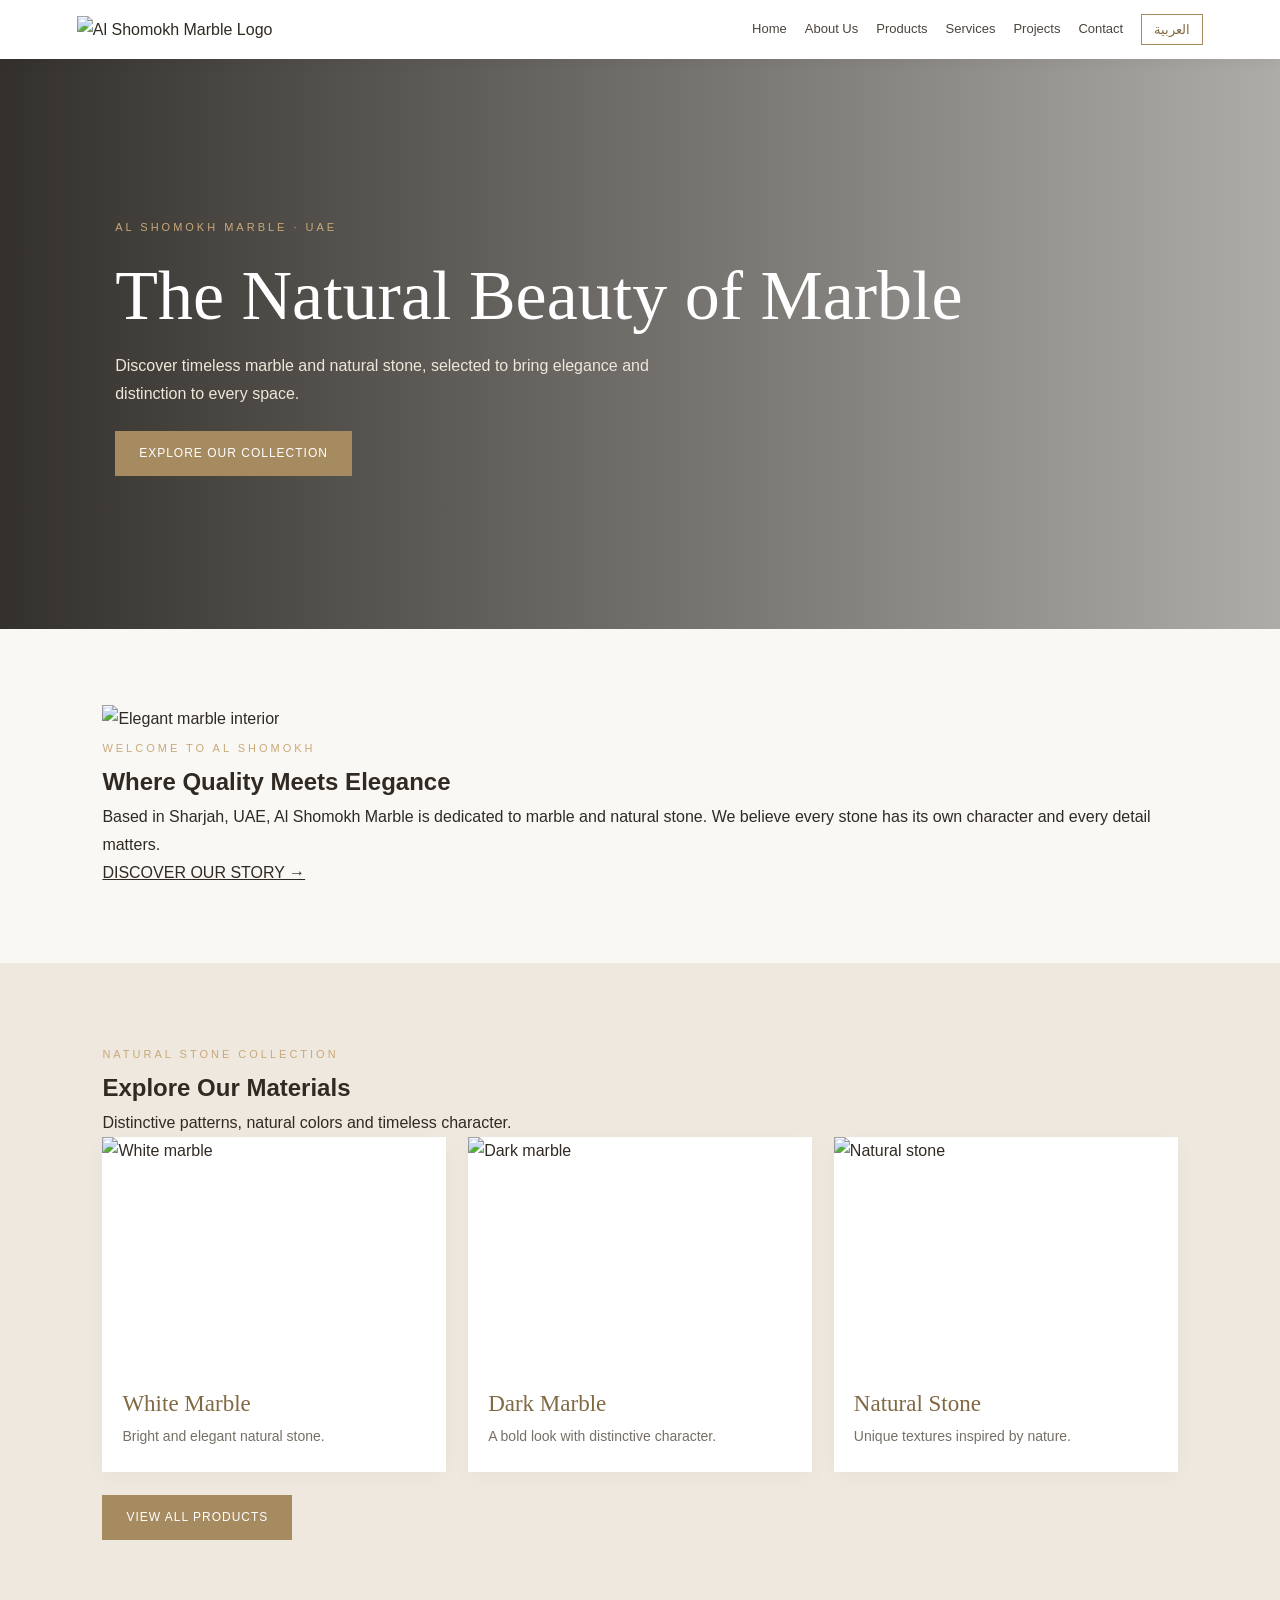
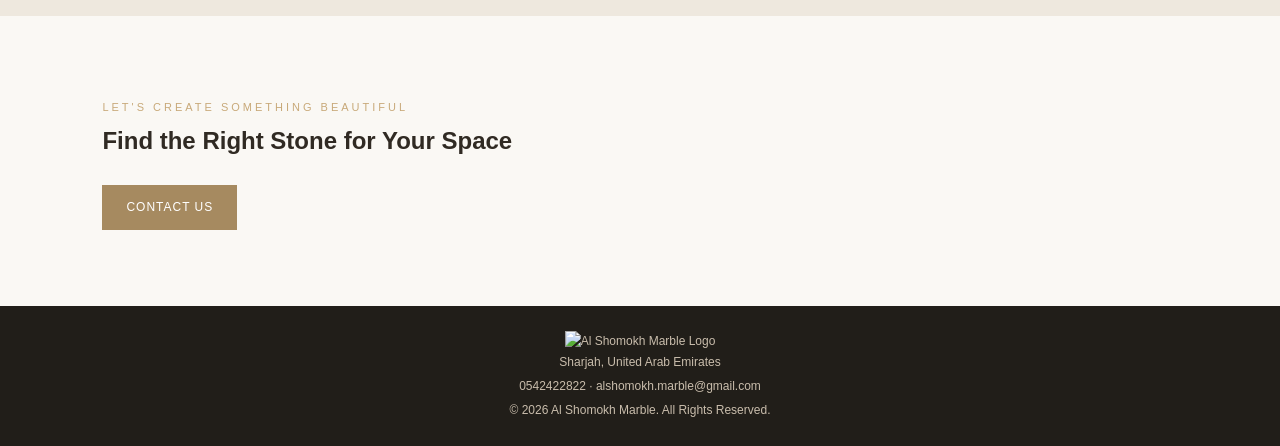
==== commit 9bbdb726: "Refactor index.html for improved structure and content" ====
--- a/index.html
+++ b/index.html
@@ -1,36 +1,113 @@
+
 <!DOCTYPE html>
 <html lang="en" dir="ltr">
 <head>
-<meta charset="UTF-8"><meta name="viewport" content="width=device-width, initial-scale=1.0">
-<title>Al Shomokh Marble | Home</title>
-<meta name="description" content="Al Shomokh Marble - marble and natural stone company in Sharjah, UAE.">
+<meta charset="UTF-8">
+<meta name="viewport" content="width=device-width, initial-scale=1.0">
+<title>Al Shomokh Marble | الشموخ للرخام</title>
 <link rel="stylesheet" href="assets/style.css">
-<link rel="icon" href="assets/favicon.svg" type="image/svg+xml">
 </head>
 <body>
-<header>
-<a class="brand" href="index.html" aria-label="Al Shomokh Marble Home"><div class="brand-mark">S</div><div class="brand-name">AL SHOMOKH<small>MARBLE | الشموخ للرخام</small></div></a>
-<nav><a href="index.html" class="active" data-en="Home" data-ar="الرئيسية">Home</a><a href="about.html" class="" data-en="About Us" data-ar="من نحن">About Us</a><a href="products.html" class="" data-en="Marble Types" data-ar="أنواع الرخام">Marble Types</a><a href="services.html" class="" data-en="Services" data-ar="خدماتنا">Services</a><a href="projects.html" class="" data-en="Projects" data-ar="أعمالنا">Projects</a><a href="contact.html" class="" data-en="Contact" data-ar="تواصل معنا">Contact</a><button class="lang" onclick="toggleLanguage()">العربية</button></nav>
+
+<header class="header">
+  <a class="brand" href="index.html">
+    <img src="assets/logo.jpeg" alt="Al Shomokh Marble Logo">
+  </a>
+
+  <nav>
+    <a href="index.html" data-en="Home" data-ar="الرئيسية">Home</a>
+    <a href="about.html" data-en="About Us" data-ar="من نحن">About Us</a>
+    <a href="products.html" data-en="Products" data-ar="منتجاتنا">Products</a>
+    <a href="services.html" data-en="Services" data-ar="خدماتنا">Services</a>
+    <a href="projects.html" data-en="Projects" data-ar="أعمالنا">Projects</a>
+    <a href="contact.html" data-en="Contact" data-ar="تواصل معنا">Contact</a>
+    <button class="lang" onclick="toggleLanguage()">العربية</button>
+  </nav>
 </header>
 
-<div class="hero"><div class="hero-inner">
-<div class="eyebrow" data-en="AL SHOMOKH MARBLE | UAE" data-ar="الشموخ للرخام | الإمارات">AL SHOMOKH MARBLE | UAE</div>
-<h1 data-en="Elegance Carved in Stone." data-ar="الفخامة تُنحت في الحجر.">Elegance Carved in Stone.</h1>
-<p data-en="Discover the timeless beauty of marble and natural stone. Quality and elegance in every detail." data-ar="اكتشفوا جمال الرخام والأحجار الطبيعية، حيث تجتمع الجودة والفخامة في أدق التفاصيل.">Discover the timeless beauty of marble and natural stone. Quality and elegance in every detail.</p>
-<a class="btn" href="products.html" data-en="EXPLORE OUR COLLECTION" data-ar="اكتشفوا مجموعتنا">EXPLORE OUR COLLECTION</a>
-</div></div>
-<section><div class="split">
-<img src="https://images.unsplash.com/photo-1600566753086-00f18fb6b3ea?auto=format&fit=crop&w=1100&q=85" alt="Elegant stone interior">
-<div class="content"><div class="eyebrow" data-en="WHO WE ARE" data-ar="من نحن">WHO WE ARE</div><h2 data-en="About Al Shomokh" data-ar="عن الشموخ للرخام">About Al Shomokh</h2>
-<p data-en="Al Shomokh Marble is a marble and natural stone company based in Sharjah, UAE. We aim to bring beauty, quality and elegance to every space." data-ar="الشموخ للرخام شركة متخصصة في الرخام والأحجار الطبيعية، مقرها الشارقة في دولة الإمارات العربية المتحدة. نسعى إلى تقديم الجمال والجودة والفخامة في مختلف المساحات.">Al Shomokh Marble is a marble and natural stone company based in Sharjah, UAE.</p>
-<a class="btn" href="about.html" data-en="DISCOVER MORE" data-ar="اكتشفوا المزيد">DISCOVER MORE</a></div></div></section>
-<section class="soft"><div class="section-title"><div class="eyebrow" data-en="OUR COLLECTION" data-ar="مجموعتنا">OUR COLLECTION</div><h2 data-en="Selected Materials" data-ar="خامات مختارة">Selected Materials</h2><p data-en="Natural beauty. Timeless materials." data-ar="جمال طبيعي وخامات تدوم عبر الزمن.">Natural beauty. Timeless materials.</p></div>
-<div class="cards">
-<div class="card"><img src="https://images.unsplash.com/photo-1618221195710-dd6b41faaea6?auto=format&fit=crop&w=900&q=85" alt="Marble interior"><div class="card-body"><h3 data-en="Natural Marble" data-ar="الرخام الطبيعي">Natural Marble</h3><p data-en="Elegant natural stone for beautiful spaces." data-ar="أحجار طبيعية أنيقة تضفي جمالاً على المساحات.">Elegant natural stone for beautiful spaces.</p></div></div>
-<div class="card"><img src="https://images.unsplash.com/photo-1600607687920-4e2a09cf159d?auto=format&fit=crop&w=900&q=85" alt="Stone surfaces"><div class="card-body"><h3 data-en="Granite & Stone" data-ar="الجرانيت والأحجار">Granite & Stone</h3><p data-en="Durable materials with distinctive character." data-ar="خامات متينة بطابع مميز.">Durable materials with distinctive character.</p></div></div>
-<div class="card"><img src="https://images.unsplash.com/photo-1600566753190-17f0baa2a6c3?auto=format&fit=crop&w=900&q=85" alt="Custom stone design"><div class="card-body"><h3 data-en="Custom Designs" data-ar="التصاميم حسب الطلب">Custom Designs</h3><p data-en="Stone solutions tailored to your project." data-ar="حلول من الأحجار الطبيعية تناسب مشاريعكم.">Stone solutions tailored to your project.</p></div></div>
-</div><div style="text-align:center"><a class="btn" href="products.html" data-en="VIEW ALL MATERIALS" data-ar="عرض جميع الخامات">VIEW ALL MATERIALS</a></div></section>
+<main>
+<section class="hero">
+  <div class="hero-content">
+    <span class="eyebrow" data-en="AL SHOMOKH MARBLE · UAE" data-ar="الشموخ للرخام · الإمارات">AL SHOMOKH MARBLE · UAE</span>
+    <h1 data-en="The Natural Beauty of Marble" data-ar="جمال الرخام الطبيعي">The Natural Beauty of Marble</h1>
+    <p data-en="Discover timeless marble and natural stone, selected to bring elegance and distinction to every space."
+       data-ar="اكتشفوا جمال الرخام والأحجار الطبيعية المختارة لتمنح كل مساحة لمسة من الفخامة والتميّز.">
+       Discover timeless marble and natural stone, selected to bring elegance and distinction to every space.
+    </p>
+    <a class="btn" href="products.html" data-en="EXPLORE OUR COLLECTION" data-ar="اكتشفوا مجموعتنا">EXPLORE OUR COLLECTION</a>
+  </div>
+</section>
 
-<footer><p>AL SHOMOKH MARBLE | الشموخ للرخام</p><p data-en="Sharjah, United Arab Emirates" data-ar="الشارقة، الإمارات العربية المتحدة">Sharjah, United Arab Emirates</p><p>© 2026 Al Shomokh Marble. All Rights Reserved.</p></footer>
+<section class="intro section">
+  <div class="intro-image">
+    <img src="https://images.unsplash.com/photo-1600607687939-ce8a6c25118c?auto=format&fit=crop&w=1200&q=85" alt="Elegant marble interior">
+  </div>
+  <div class="intro-text">
+    <span class="eyebrow" data-en="WELCOME TO AL SHOMOKH" data-ar="أهلاً بكم في الشموخ">WELCOME TO AL SHOMOKH</span>
+    <h2 data-en="Where Quality Meets Elegance" data-ar="حيث تلتقي الجودة بالفخامة">Where Quality Meets Elegance</h2>
+    <p data-en="Based in Sharjah, UAE, Al Shomokh Marble is dedicated to marble and natural stone. We believe every stone has its own character and every detail matters."
+       data-ar="من مقرنا في الشارقة، الإمارات العربية المتحدة، نختص في الرخام والأحجار الطبيعية. نؤمن أن لكل حجر طابعه الخاص وأن لكل تفصيل أهميته.">
+       Based in Sharjah, UAE, Al Shomokh Marble is dedicated to marble and natural stone. We believe every stone has its own character and every detail matters.
+    </p>
+    <a class="text-link" href="about.html" data-en="DISCOVER OUR STORY →" data-ar="اكتشفوا قصتنا ←">DISCOVER OUR STORY →</a>
+  </div>
+</section>
+
+<section class="section soft">
+  <div class="section-heading">
+    <span class="eyebrow" data-en="NATURAL STONE COLLECTION" data-ar="تشكيلة الأحجار الطبيعية">NATURAL STONE COLLECTION</span>
+    <h2 data-en="Explore Our Materials" data-ar="اكتشفوا خاماتنا">Explore Our Materials</h2>
+    <p data-en="Distinctive patterns, natural colors and timeless character."
+       data-ar="نقوش مميزة وألوان طبيعية وجمال يدوم عبر الزمن.">
+       Distinctive patterns, natural colors and timeless character.
+    </p>
+  </div>
+
+  <div class="cards">
+    <article class="card">
+      <img src="https://images.unsplash.com/photo-1618221195710-dd6b41faaea6?auto=format&fit=crop&w=900&q=85" alt="White marble">
+      <div class="card-body">
+        <h3 data-en="White Marble" data-ar="الرخام الأبيض">White Marble</h3>
+        <p data-en="Bright and elegant natural stone." data-ar="رخام طبيعي بألوان فاتحة وأناقة هادئة.">Bright and elegant natural stone.</p>
+      </div>
+    </article>
+
+    <article class="card">
+      <img src="https://images.unsplash.com/photo-1600607687920-4e2a09cf159d?auto=format&fit=crop&w=900&q=85" alt="Dark marble">
+      <div class="card-body">
+        <h3 data-en="Dark Marble" data-ar="الرخام الداكن">Dark Marble</h3>
+        <p data-en="A bold look with distinctive character." data-ar="مظهر غني بطابع مميز وفخم.">A bold look with distinctive character.</p>
+      </div>
+    </article>
+
+    <article class="card">
+      <img src="https://images.unsplash.com/photo-1600566753190-17f0baa2a6c3?auto=format&fit=crop&w=900&q=85" alt="Natural stone">
+      <div class="card-body">
+        <h3 data-en="Natural Stone" data-ar="الأحجار الطبيعية">Natural Stone</h3>
+        <p data-en="Unique textures inspired by nature." data-ar="ملمس ونقوش فريدة مستوحاة من الطبيعة.">Unique textures inspired by nature.</p>
+      </div>
+    </article>
+  </div>
+
+  <div class="center">
+    <a class="btn" href="products.html" data-en="VIEW ALL PRODUCTS" data-ar="عرض جميع المنتجات">VIEW ALL PRODUCTS</a>
+  </div>
+</section>
+
+<section class="contact-banner">
+  <span class="eyebrow" data-en="LET'S CREATE SOMETHING BEAUTIFUL" data-ar="لنصنع شيئاً جميلاً معاً">LET'S CREATE SOMETHING BEAUTIFUL</span>
+  <h2 data-en="Find the Right Stone for Your Space" data-ar="اختاروا الحجر المناسب لمساحتكم">Find the Right Stone for Your Space</h2>
+  <a class="btn light-btn" href="contact.html" data-en="CONTACT US" data-ar="تواصلوا معنا">CONTACT US</a>
+</section>
+</main>
+
+<footer>
+  <img src="assets/logo.jpeg" alt="Al Shomokh Marble Logo">
+  <p data-en="Sharjah, United Arab Emirates" data-ar="الشارقة، الإمارات العربية المتحدة">Sharjah, United Arab Emirates</p>
+  <p>0542422822 · alshomokh.marble@gmail.com</p>
+  <p>© 2026 Al Shomokh Marble. All Rights Reserved.</p>
+</footer>
+
 <script src="assets/script.js"></script>
-</body></html>+</body>
+</html>
--- a/assets/style.css
+++ b/assets/style.css
@@ -0,0 +1,59 @@
+
+:root{--ivory:#faf8f4;--sand:#eee8de;--ink:#302a23;--muted:#766f65;--gold:#a68a60;--gold-dark:#806943;--white:#fff;--dark:#29251f}
+*{margin:0;padding:0;box-sizing:border-box;scroll-behavior:smooth}
+body{font-family:Arial,sans-serif;background:var(--ivory);color:var(--ink);line-height:1.75}
+a{color:inherit}
+header{background:rgba(255,255,255,.97);padding:14px 6%;display:flex;align-items:center;justify-content:space-between;gap:18px;position:sticky;top:0;z-index:20;box-shadow:0 2px 14px #0000000d}
+.brand{display:flex;align-items:center;gap:12px;text-decoration:none;min-width:max-content}
+.brand-mark{width:44px;height:44px;border:1px solid var(--gold);display:grid;place-items:center;color:var(--gold);font:26px Georgia,serif}
+.brand-name{font: bold 19px Georgia,serif;letter-spacing:1.5px;color:var(--gold-dark);line-height:1.2}
+.brand-name small{display:block;font:10px Arial,sans-serif;letter-spacing:1.6px;color:#777;margin-top:5px}
+nav{display:flex;align-items:center;justify-content:center;gap:18px;flex-wrap:wrap}
+nav a{text-decoration:none;font-size:13px;color:#4b443b;transition:.2s}
+nav a:hover,nav a.active{color:var(--gold-dark)}
+.lang{border:1px solid var(--gold);background:white;color:var(--gold-dark);padding:7px 12px;cursor:pointer;font-size:13px}
+.hero{min-height:570px;display:flex;align-items:center;padding:80px 9%;color:white;background:linear-gradient(90deg,#171410df,#17141055),url("https://images.unsplash.com/photo-1600607687939-ce8a6c25118c?auto=format&fit=crop&w=1900&q=85") center/cover}
+.hero-inner{max-width:650px}
+.eyebrow{color:#c8a979;letter-spacing:3px;font-size:11px;text-transform:uppercase}
+.hero h1{font:normal clamp(42px,6vw,70px)/1.15 Georgia,serif;margin:16px 0}
+.hero p{color:#eee6d9;font-size:16px;max-width:590px}
+.btn{display:inline-block;background:var(--gold);color:white;text-decoration:none;padding:11px 23px;margin-top:23px;border:1px solid var(--gold);font-size:12px;letter-spacing:1px;transition:.2s}
+.btn:hover{background:var(--gold-dark);border-color:var(--gold-dark)}
+.page-hero{padding:82px 8%;text-align:center;color:white;background:linear-gradient(#211d18a8,#211d18a8),url("https://images.unsplash.com/photo-1600607687939-ce8a6c25118c?auto=format&fit=crop&w=1800&q=85") center/cover}
+.page-hero h1{font:normal clamp(38px,5vw,58px) Georgia,serif;margin:8px 0}
+.page-hero p{color:#eee4d7}
+section{padding:76px 8%}
+.section-title{text-align:center;margin:0 auto 38px;max-width:700px}
+.section-title h2,.content h2{font:normal 38px Georgia,serif;color:var(--gold-dark);margin:7px 0}
+.section-title p,.muted{color:var(--muted)}
+.split{display:grid;grid-template-columns:1fr 1fr;gap:48px;align-items:center}
+.split img{width:100%;height:390px;object-fit:cover}
+.content p{color:var(--muted);margin:12px 0}
+.soft{background:var(--sand)}
+.cards{display:grid;grid-template-columns:repeat(3,1fr);gap:22px}
+.card{background:white;box-shadow:0 5px 22px #00000008}
+.card img{width:100%;height:235px;object-fit:cover;display:block}
+.card-body{padding:19px 20px 23px}
+.card h3{font:normal 23px Georgia,serif;color:var(--gold-dark);margin-bottom:7px}
+.card p{font-size:14px;color:var(--muted)}
+.service-grid{display:grid;grid-template-columns:repeat(2,1fr);gap:18px}
+.service{background:white;border:1px solid #e3dbcf;padding:25px}
+.service h3{font:normal 22px Georgia,serif;color:var(--gold-dark);margin-bottom:6px}
+.service p{color:var(--muted);font-size:14px}
+.gallery{display:grid;grid-template-columns:repeat(2,1fr);gap:18px}
+.gallery img{width:100%;height:310px;object-fit:cover}
+.contact-panel{text-align:center;background:var(--dark);color:white}
+.contact-panel h2{font:normal 40px Georgia,serif;margin:8px 0}
+.contact-panel p{color:#ddd2c3;margin:8px}
+.contact-panel a:not(.btn){color:#e4c99e}
+.contact-actions{display:flex;justify-content:center;gap:10px;flex-wrap:wrap}
+footer{text-align:center;background:#211e19;color:#c9bdac;padding:25px 15px;font-size:12px}
+footer p+p{margin-top:3px}
+.note{font-size:12px;color:#8a8176;margin-top:16px}
+@media(max-width:850px){header{flex-direction:column;padding:13px 5%}nav{gap:12px}.split{gap:28px}.cards{grid-template-columns:repeat(2,1fr)}}
+@media(max-width:620px){.hero{min-height:490px;padding:65px 7%}.page-hero{padding:65px 6%}section{padding:55px 7%}.split,.cards,.service-grid,.gallery{grid-template-columns:1fr}.split img{height:280px}.gallery img{height:250px}.section-title h2,.content h2{font-size:32px}}
+body[dir="rtl"]{font-family:Arial,sans-serif}
+body[dir="rtl"] nav{direction:rtl}
+body[dir="rtl"] .hero-inner{text-align:right;margin-left:auto}
+body[dir="rtl"] .content{text-align:right}
+body[dir="rtl"] .service{text-align:right}
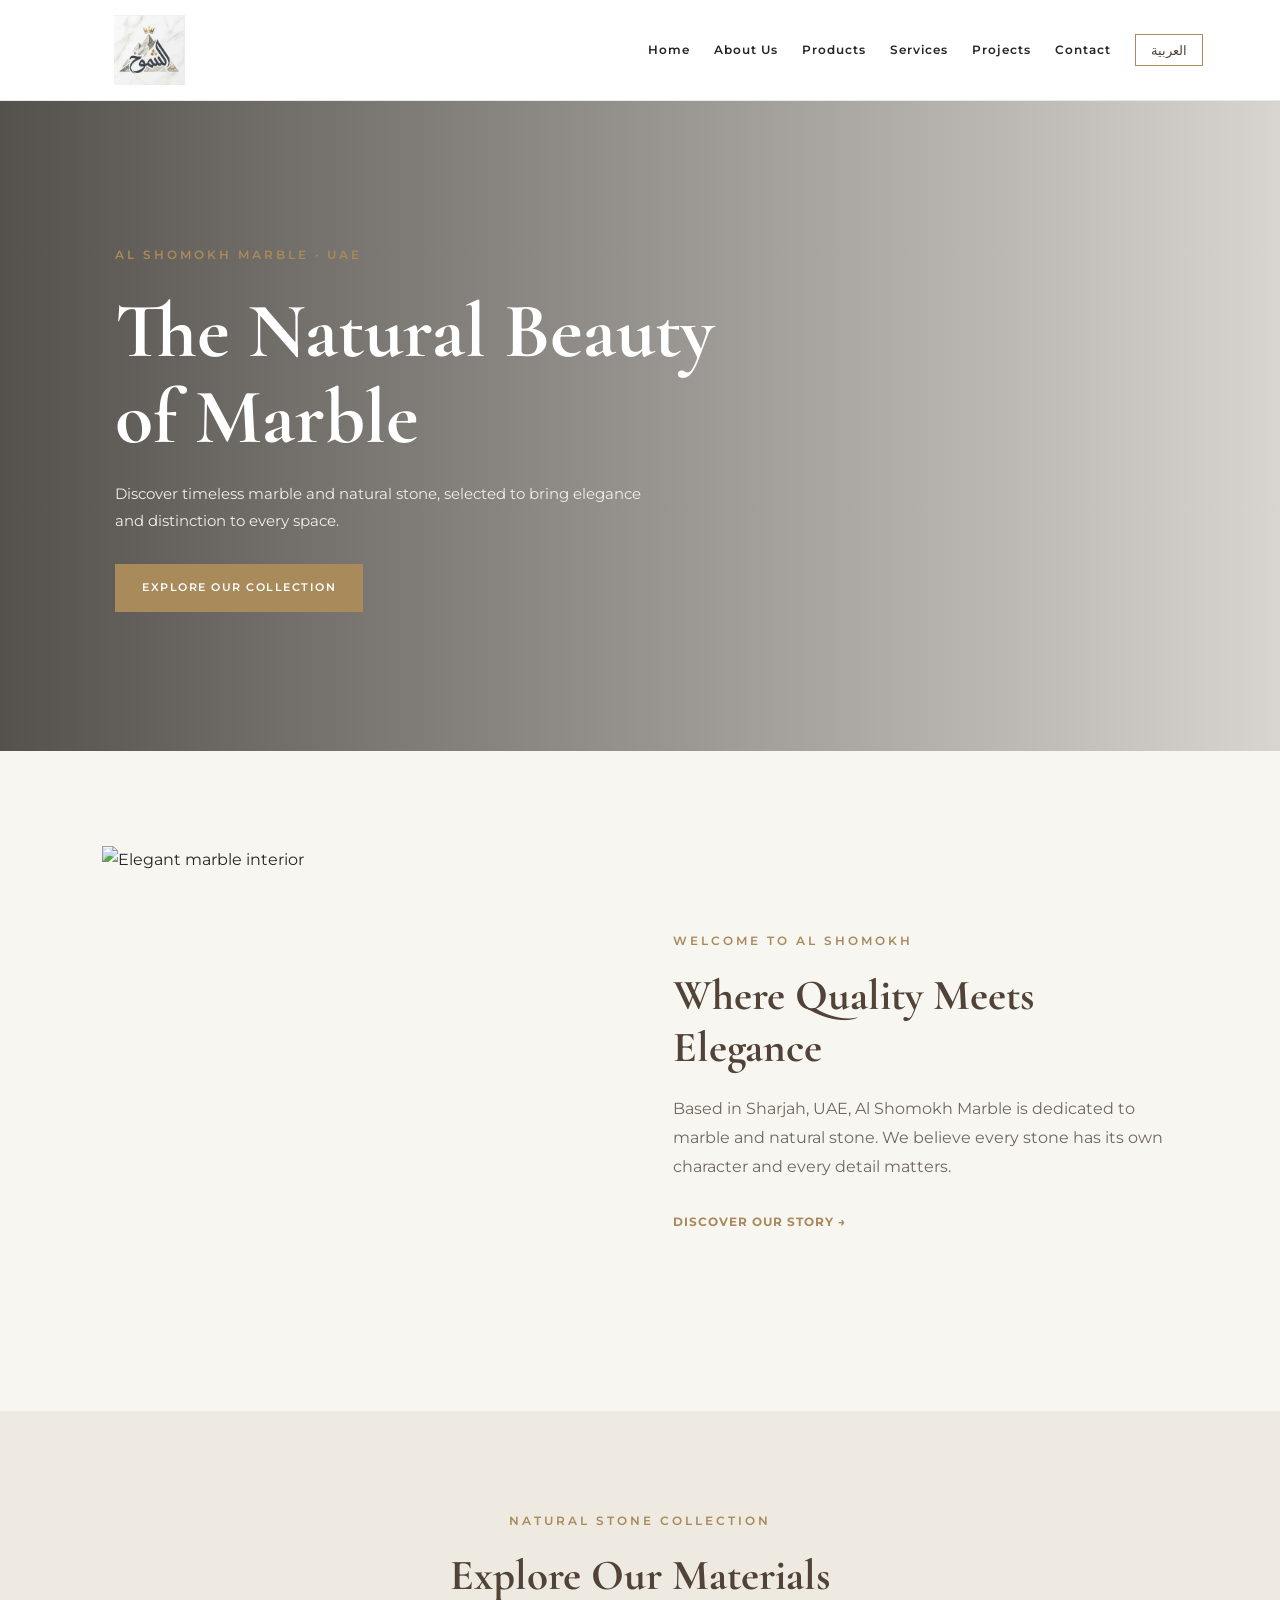
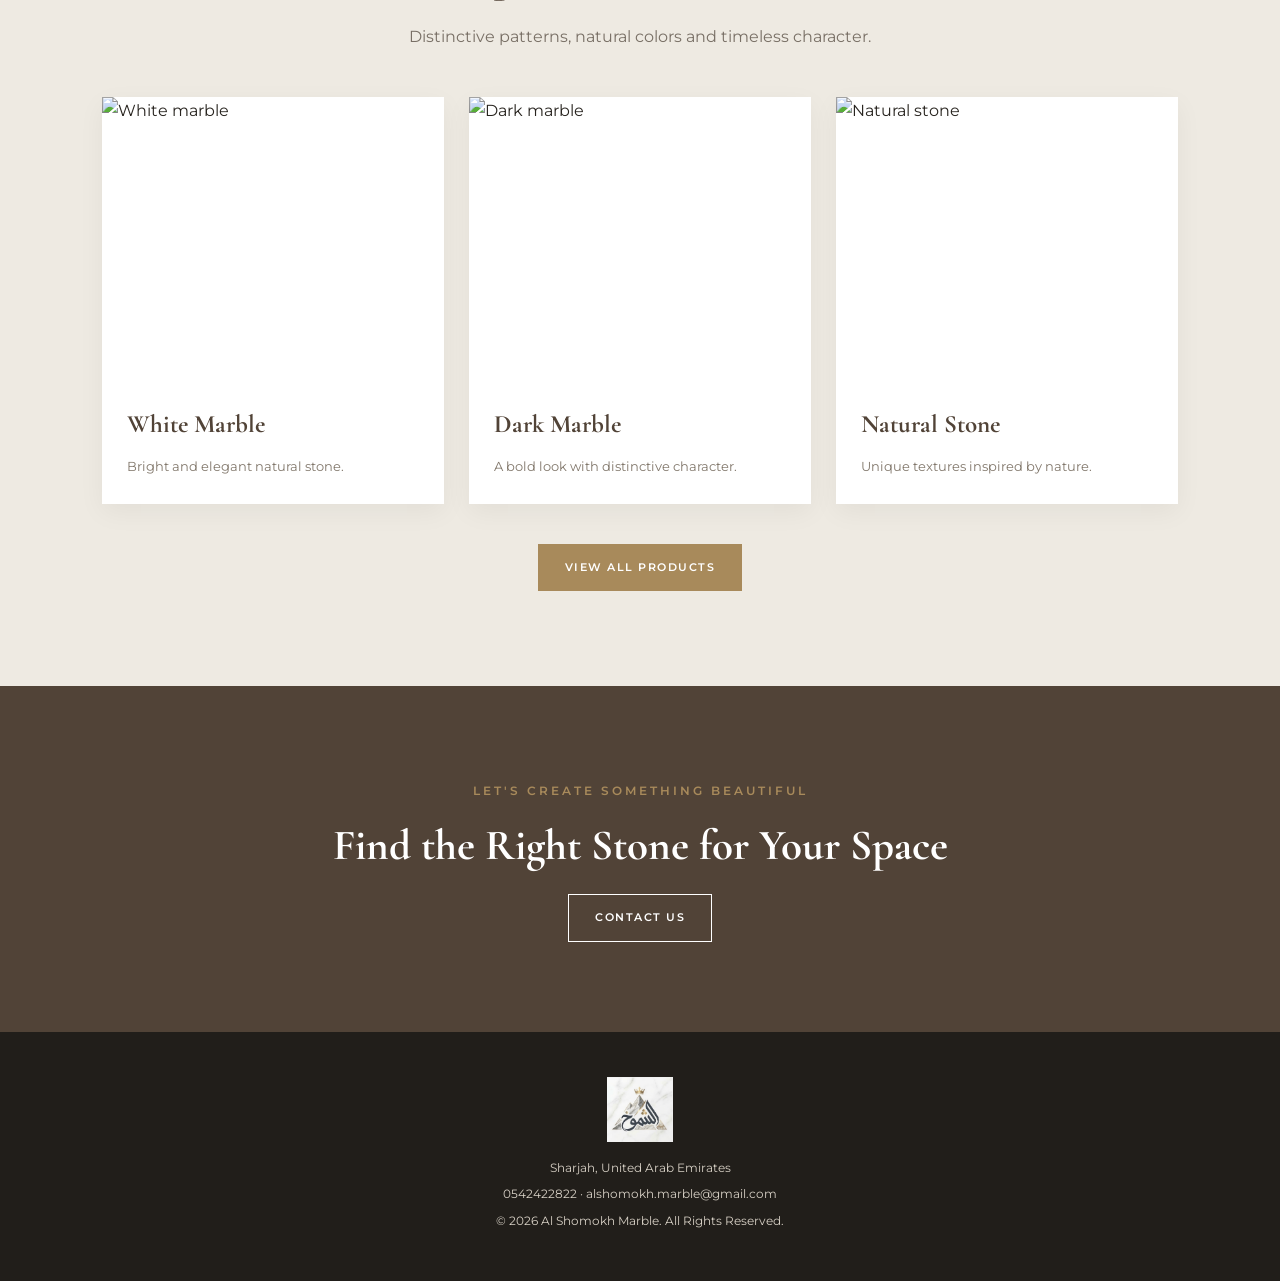
==== commit 50dbbbc4: "Update index.html" ====
--- a/index.html
+++ b/index.html
@@ -111,3 +111,9 @@
 <script src="assets/script.js"></script>
 </body>
 </html>
+
+
+
+
+
+
--- a/assets/style.css
+++ b/assets/style.css
@@ -1,59 +1,343 @@
 
-:root{--ivory:#faf8f4;--sand:#eee8de;--ink:#302a23;--muted:#766f65;--gold:#a68a60;--gold-dark:#806943;--white:#fff;--dark:#29251f}
-*{margin:0;padding:0;box-sizing:border-box;scroll-behavior:smooth}
-body{font-family:Arial,sans-serif;background:var(--ivory);color:var(--ink);line-height:1.75}
-a{color:inherit}
-header{background:rgba(255,255,255,.97);padding:14px 6%;display:flex;align-items:center;justify-content:space-between;gap:18px;position:sticky;top:0;z-index:20;box-shadow:0 2px 14px #0000000d}
-.brand{display:flex;align-items:center;gap:12px;text-decoration:none;min-width:max-content}
-.brand-mark{width:44px;height:44px;border:1px solid var(--gold);display:grid;place-items:center;color:var(--gold);font:26px Georgia,serif}
-.brand-name{font: bold 19px Georgia,serif;letter-spacing:1.5px;color:var(--gold-dark);line-height:1.2}
-.brand-name small{display:block;font:10px Arial,sans-serif;letter-spacing:1.6px;color:#777;margin-top:5px}
-nav{display:flex;align-items:center;justify-content:center;gap:18px;flex-wrap:wrap}
-nav a{text-decoration:none;font-size:13px;color:#4b443b;transition:.2s}
-nav a:hover,nav a.active{color:var(--gold-dark)}
-.lang{border:1px solid var(--gold);background:white;color:var(--gold-dark);padding:7px 12px;cursor:pointer;font-size:13px}
-.hero{min-height:570px;display:flex;align-items:center;padding:80px 9%;color:white;background:linear-gradient(90deg,#171410df,#17141055),url("https://images.unsplash.com/photo-1600607687939-ce8a6c25118c?auto=format&fit=crop&w=1900&q=85") center/cover}
-.hero-inner{max-width:650px}
-.eyebrow{color:#c8a979;letter-spacing:3px;font-size:11px;text-transform:uppercase}
-.hero h1{font:normal clamp(42px,6vw,70px)/1.15 Georgia,serif;margin:16px 0}
-.hero p{color:#eee6d9;font-size:16px;max-width:590px}
-.btn{display:inline-block;background:var(--gold);color:white;text-decoration:none;padding:11px 23px;margin-top:23px;border:1px solid var(--gold);font-size:12px;letter-spacing:1px;transition:.2s}
-.btn:hover{background:var(--gold-dark);border-color:var(--gold-dark)}
-.page-hero{padding:82px 8%;text-align:center;color:white;background:linear-gradient(#211d18a8,#211d18a8),url("https://images.unsplash.com/photo-1600607687939-ce8a6c25118c?auto=format&fit=crop&w=1800&q=85") center/cover}
-.page-hero h1{font:normal clamp(38px,5vw,58px) Georgia,serif;margin:8px 0}
-.page-hero p{color:#eee4d7}
-section{padding:76px 8%}
-.section-title{text-align:center;margin:0 auto 38px;max-width:700px}
-.section-title h2,.content h2{font:normal 38px Georgia,serif;color:var(--gold-dark);margin:7px 0}
-.section-title p,.muted{color:var(--muted)}
-.split{display:grid;grid-template-columns:1fr 1fr;gap:48px;align-items:center}
-.split img{width:100%;height:390px;object-fit:cover}
-.content p{color:var(--muted);margin:12px 0}
-.soft{background:var(--sand)}
-.cards{display:grid;grid-template-columns:repeat(3,1fr);gap:22px}
-.card{background:white;box-shadow:0 5px 22px #00000008}
-.card img{width:100%;height:235px;object-fit:cover;display:block}
-.card-body{padding:19px 20px 23px}
-.card h3{font:normal 23px Georgia,serif;color:var(--gold-dark);margin-bottom:7px}
-.card p{font-size:14px;color:var(--muted)}
-.service-grid{display:grid;grid-template-columns:repeat(2,1fr);gap:18px}
-.service{background:white;border:1px solid #e3dbcf;padding:25px}
-.service h3{font:normal 22px Georgia,serif;color:var(--gold-dark);margin-bottom:6px}
-.service p{color:var(--muted);font-size:14px}
-.gallery{display:grid;grid-template-columns:repeat(2,1fr);gap:18px}
-.gallery img{width:100%;height:310px;object-fit:cover}
-.contact-panel{text-align:center;background:var(--dark);color:white}
-.contact-panel h2{font:normal 40px Georgia,serif;margin:8px 0}
-.contact-panel p{color:#ddd2c3;margin:8px}
-.contact-panel a:not(.btn){color:#e4c99e}
-.contact-actions{display:flex;justify-content:center;gap:10px;flex-wrap:wrap}
-footer{text-align:center;background:#211e19;color:#c9bdac;padding:25px 15px;font-size:12px}
-footer p+p{margin-top:3px}
-.note{font-size:12px;color:#8a8176;margin-top:16px}
-@media(max-width:850px){header{flex-direction:column;padding:13px 5%}nav{gap:12px}.split{gap:28px}.cards{grid-template-columns:repeat(2,1fr)}}
-@media(max-width:620px){.hero{min-height:490px;padding:65px 7%}.page-hero{padding:65px 6%}section{padding:55px 7%}.split,.cards,.service-grid,.gallery{grid-template-columns:1fr}.split img{height:280px}.gallery img{height:250px}.section-title h2,.content h2{font-size:32px}}
-body[dir="rtl"]{font-family:Arial,sans-serif}
-body[dir="rtl"] nav{direction:rtl}
-body[dir="rtl"] .hero-inner{text-align:right;margin-left:auto}
-body[dir="rtl"] .content{text-align:right}
-body[dir="rtl"] .service{text-align:right}
+@import url('https://fonts.googleapis.com/css2?family=Cormorant+Garamond:wght@400;500;600;700&family=Montserrat:wght@400;500;600&family=Cairo:wght@400;500;600;700&display=swap');
+
+:root {
+  --cream: #f8f6f1;
+  --beige: #e9e2d5;
+  --brown: #514337;
+  --gold: #a88a5b;
+  --dark: #28241f;
+  --white: #ffffff;
+}
+
+* {
+  margin: 0;
+  padding: 0;
+  box-sizing: border-box;
+}
+
+body {
+  background: var(--cream);
+  color: var(--dark);
+  font-family: 'Montserrat', sans-serif;
+  line-height: 1.8;
+}
+
+body[dir="rtl"] {
+  font-family: 'Cairo', sans-serif;
+}
+
+a {
+  color: inherit;
+  text-decoration: none;
+}
+
+img {
+  max-width: 100%;
+  display: block;
+}
+
+.header {
+  min-height: 100px;
+  padding: 15px 6%;
+  display: flex;
+  justify-content: space-between;
+  align-items: center;
+  gap: 25px;
+  background: var(--white);
+  border-bottom: 1px solid #eee9df;
+  position: sticky;
+  top: 0;
+  z-index: 100;
+}
+
+.brand img {
+  width: 145px;
+  height: 70px;
+  object-fit: contain;
+}
+
+nav {
+  display: flex;
+  align-items: center;
+  gap: 24px;
+  flex-wrap: wrap;
+}
+
+nav a {
+  font-size: 12px;
+  font-weight: 600;
+  letter-spacing: 1px;
+  transition: color .3s;
+}
+
+nav a:hover,
+.text-link:hover {
+  color: var(--gold);
+}
+
+.lang {
+  background: transparent;
+  border: 1px solid var(--gold);
+  color: var(--brown);
+  padding: 7px 15px;
+  cursor: pointer;
+  font-family: inherit;
+}
+
+.hero {
+  min-height: 650px;
+  display: flex;
+  align-items: center;
+  padding: 80px 9%;
+  background:
+    linear-gradient(90deg, rgba(30,25,20,.75), rgba(30,25,20,.15)),
+    url('https://images.unsplash.com/photo-1600607687939-ce8a6c25118c?auto=format&fit=crop&w=2000&q=90') center/cover;
+  color: white;
+}
+
+.hero-content {
+  max-width: 650px;
+}
+
+.eyebrow {
+  color: var(--gold);
+  font-size: 12px;
+  letter-spacing: 3px;
+  font-weight: 600;
+}
+
+.hero h1 {
+  font-family: 'Cormorant Garamond', serif;
+  font-size: clamp(48px, 7vw, 78px);
+  line-height: 1.1;
+  margin: 20px 0;
+}
+
+body[dir="rtl"] .hero h1,
+body[dir="rtl"] h2,
+body[dir="rtl"] h3 {
+  font-family: 'Cairo', sans-serif;
+}
+
+.hero p {
+  font-size: 15px;
+  max-width: 540px;
+  margin-bottom: 30px;
+  color: #f1eee8;
+}
+
+.btn {
+  display: inline-block;
+  background: var(--gold);
+  color: white;
+  padding: 13px 26px;
+  font-size: 11px;
+  letter-spacing: 1.5px;
+  font-weight: 600;
+  transition: .3s;
+  border: 1px solid var(--gold);
+}
+
+.btn:hover {
+  background: transparent;
+  color: var(--gold);
+}
+
+.section {
+  padding: 95px 8%;
+}
+
+.soft {
+  background: #eeeae2;
+}
+
+.intro {
+  display: grid;
+  grid-template-columns: 1fr 1fr;
+  gap: 65px;
+  align-items: center;
+}
+
+.intro-image img {
+  width: 100%;
+  height: 470px;
+  object-fit: cover;
+}
+
+.intro-text h2,
+.section-heading h2,
+.contact-banner h2 {
+  font-family: 'Cormorant Garamond', serif;
+  font-size: 43px;
+  line-height: 1.2;
+  margin: 15px 0 22px;
+  color: var(--brown);
+}
+
+.intro-text p {
+  color: #70675d;
+  margin-bottom: 25px;
+}
+
+.text-link {
+  color: var(--gold);
+  font-size: 12px;
+  font-weight: 700;
+  letter-spacing: 1px;
+}
+
+.section-heading {
+  text-align: center;
+  max-width: 700px;
+  margin: 0 auto 45px;
+}
+
+.section-heading p {
+  color: #786f65;
+}
+
+.cards {
+  display: grid;
+  grid-template-columns: repeat(3, 1fr);
+  gap: 25px;
+  margin-bottom: 40px;
+}
+
+.card {
+  background: white;
+  box-shadow: 0 8px 25px rgba(0,0,0,.05);
+  overflow: hidden;
+}
+
+.card img {
+  width: 100%;
+  height: 280px;
+  object-fit: cover;
+  transition: transform .5s;
+}
+
+.card:hover img {
+  transform: scale(1.04);
+}
+
+.card-body {
+  padding: 25px;
+}
+
+.card-body h3 {
+  font-family: 'Cormorant Garamond', serif;
+  font-size: 25px;
+  color: var(--brown);
+  margin-bottom: 8px;
+}
+
+.card-body p {
+  color: #81776b;
+  font-size: 13px;
+}
+
+.center {
+  text-align: center;
+}
+
+.contact-banner {
+  text-align: center;
+  padding: 90px 20px;
+  background: var(--brown);
+  color: white;
+}
+
+.contact-banner h2 {
+  color: white;
+}
+
+.light-btn {
+  background: transparent;
+  border-color: white;
+}
+
+.light-btn:hover {
+  background: white;
+  color: var(--brown);
+}
+
+footer {
+  padding: 45px 20px;
+  text-align: center;
+  background: #211e1a;
+  color: #d7d0c5;
+  font-size: 12px;
+}
+
+footer img {
+  width: 130px;
+  height: 65px;
+  object-fit: contain;
+  margin: 0 auto 15px;
+}
+
+footer p {
+  margin: 5px;
+}
+
+[dir="rtl"] nav {
+  direction: rtl;
+}
+
+[dir="rtl"] .hero {
+  text-align: right;
+  background:
+    linear-gradient(270deg, rgba(30,25,20,.75), rgba(30,25,20,.15)),
+    url('https://images.unsplash.com/photo-1600607687939-ce8a6c25118c?auto=format&fit=crop&w=2000&q=90') center/cover;
+}
+
+@media (max-width: 900px) {
+  .header {
+    flex-direction: column;
+  }
+
+  nav {
+    justify-content: center;
+    gap: 15px;
+  }
+
+  .intro {
+    grid-template-columns: 1fr;
+  }
+
+  .cards {
+    grid-template-columns: repeat(2, 1fr);
+  }
+}
+
+@media (max-width: 600px) {
+  .hero {
+    min-height: 540px;
+    padding: 60px 7%;
+  }
+
+  .section {
+    padding: 65px 6%;
+  }
+
+  .cards {
+    grid-template-columns: 1fr;
+  }
+
+  .intro-image img {
+    height: 300px;
+  }
+
+  .header {
+    padding: 15px;
+  }
+
+  nav {
+    gap: 12px;
+  }
+
+  nav a {
+    font-size: 11px;
+  }
+}
